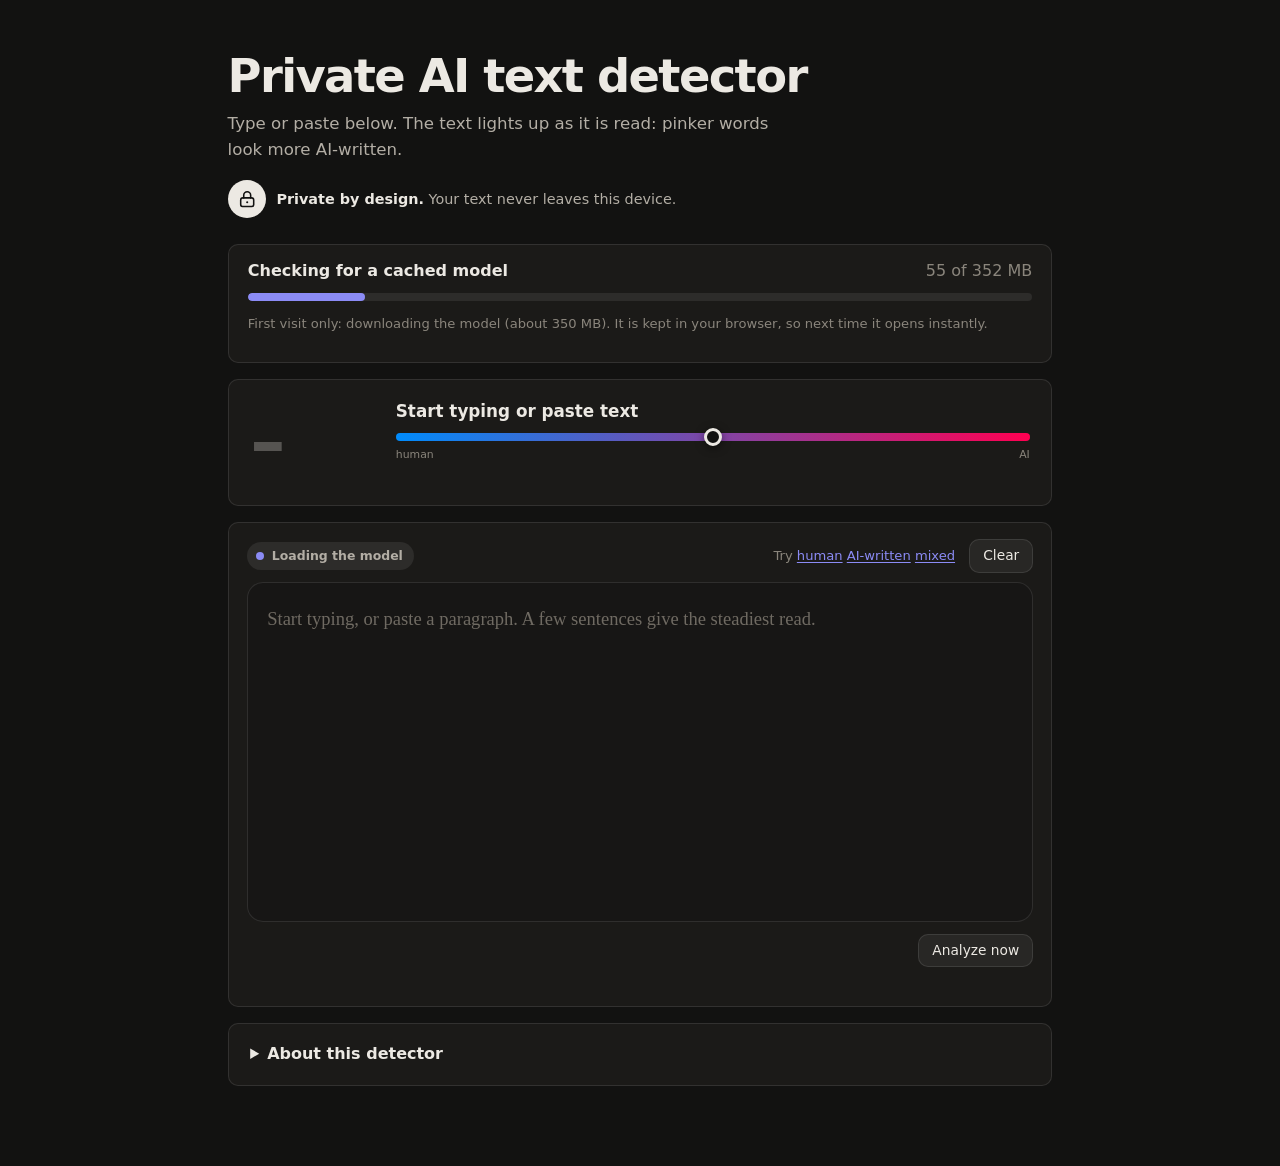
==== app/index.html @ 646ddd90 "app: lock favicon Co-Authored-By: Claude <noreply@anthropic.com>" ====
<!doctype html>
<html lang="en">
<head>
<meta charset="utf-8">
<meta name="viewport" content="width=device-width,initial-scale=1">
<title>Private AI text detector</title>
<meta name="description" content="Type or paste text and watch which words look AI-generated, live. The model runs in your browser; your text is never uploaded.">
<meta name="color-scheme" content="dark">
<meta name="theme-color" content="#121211">
<link rel="icon" href="favicon.svg" type="image/svg+xml">
<link rel="stylesheet" href="style.css">
<script src="coi-serviceworker.js"></script>
</head>
<body>
<main>
  <header>
    <h1>Private AI text detector</h1>
    <p class="lead">Type or paste below. The text lights up as it is read: pinker words look more AI-written.</p>
    <p class="privacy"><svg viewBox="0 0 24 24" width="22" height="22" fill="none" stroke="currentColor" stroke-width="1.7" stroke-linecap="round" stroke-linejoin="round" aria-hidden="true"><rect x="4.5" y="10.5" width="15" height="10" rx="2.5"/><path d="M8 10.5V7.5a4 4 0 0 1 8 0v3"/><circle cx="12" cy="15.5" r="1.2" fill="currentColor" stroke="none"/></svg><span><b>Private by design.</b> Your text never leaves this device.</span></p>
  </header>

  <section id="loader" class="loader" aria-live="polite">
    <div class="row"><strong id="loader-title">Starting</strong><span id="loader-detail" class="muted"></span></div>
    <div class="bar" role="progressbar" aria-valuemin="0" aria-valuemax="100" aria-valuenow="0"><i id="loader-fill"></i></div>
    <p id="loader-note" class="muted small">First visit only: downloading the model (about 350 MB). It is kept in your browser, so next time it opens instantly.</p>
  </section>

  <section class="score card idle" id="scorecard" aria-live="polite">
    <div class="num"><span id="score">&ndash;</span><small id="score-unit">%</small></div>
    <div class="side">
      <div class="verdict" id="verdict">Start typing or paste text</div>
      <div class="meter"><i id="meter-dot"></i></div>
      <div class="ends"><span>human</span><span>AI</span></div>
      <div class="map" id="map" aria-hidden="true"></div>
    </div>
  </section>

  <section class="card editor-card">
    <div class="editor-head">
      <span class="chip" id="status" data-state="loading"><i class="dot"></i><span id="status-text">Loading the model</span></span>
      <span class="grow"></span>
      <span id="count" class="muted small"></span>
      <span class="samples small muted">Try
        <button type="button" class="link" data-sample="human">human</button>
        <button type="button" class="link" data-sample="ai">AI-written</button>
        <button type="button" class="link" data-sample="mixed">mixed</button>
      </span>
      <button id="clear" type="button" class="ghost">Clear</button>
    </div>
    <div class="editor" id="editor">
      <div class="mirror" id="mirror" aria-hidden="true"></div>
      <textarea id="input" rows="8" spellcheck="false" autocomplete="off" aria-label="Text to analyze" placeholder="Start typing, or paste a paragraph. A few sentences give the steadiest read."></textarea>
    </div>
    <div class="legend small muted">
      <span class="grow"></span>
      <button id="analyze" type="button" class="ghost" title="Ctrl or Cmd + Enter">Analyze now</button>
    </div>
    <p id="msg" class="small" role="status"></p>
  </section>

  <details class="card about">
    <summary>About this detector</summary>
    <p>The model is voyage-4-nano (Apache-2.0) fine-tuned to give each token a probability of being AI-written and the whole text a score. It was trained only on data with licences that allow commercial use. The page runs it with <a href="https://onnxruntime.ai/">ONNX Runtime Web</a> (int8 weights, WebAssembly), so no server sees your text.</p>
    <ul>
      <li><b>Live reading.</b> The page re-reads the text a moment after you pause or finish a few words, and right away when you paste. Words still waiting for the model shimmer; a light sweeps across them as they are scored.</li>
      <li><b>Score.</b> The large number is the model's estimate that the text is AI-written. For text that mixes both, it tracks the share of AI text rather than giving a yes or no.</li>
      <li><b>Not for decisions about people.</b> Short passages, informal writing and text rewritten by paraphrasing tools are the least reliable, and detectors err in both directions. Do not use a score as evidence that someone cheated.</li>
      <li><b>Limits.</b> Texts over 30,000 characters are cut.</li>
    </ul>
    <p class="small muted"><span id="runinfo"></span> <button type="button" class="link" id="clear-cache">Remove the downloaded model from this browser</button></p>
  </details>
</main>
<div id="tip" class="tip" role="tooltip"></div>
<noscript><p class="card">This page needs JavaScript and WebAssembly.</p></noscript>
<script type="module" src="js/app.js"></script>
</body>
</html>
---- app/style.css ----
:root{
  --ink:#ece9e3; --soft:#b3aea5; --muted:#8a857c; --line:rgba(255,255,255,.10); --bg:#121211; --card:#1b1a18; --field:#171615; --fill:rgba(255,255,255,.08);
  --accent:#8b8bf5; color-scheme:dark; --accent-2:#ff0051; --good:#008bfb;
  --serif:"Iowan Old Style","Charter","Palatino Linotype",Georgia,serif;
  --sans:ui-sans-serif,"SF Pro Text",Inter,system-ui,-apple-system,"Segoe UI",Roboto,sans-serif;
}
*{box-sizing:border-box}
html{-webkit-text-size-adjust:100%}
body{margin:0;background:var(--bg);color:var(--ink);font:16px/1.55 var(--sans);-webkit-font-smoothing:antialiased;min-height:100vh}
main{max-width:860px;margin:0 auto;padding:3.2rem 1.1rem 4rem}
header{margin-bottom:1.6rem}
h1{margin:0 0 .6rem;font-size:clamp(1.9rem,4.6vw,2.9rem);line-height:1.08;letter-spacing:-.035em;font-weight:700}
.privacy{display:flex;align-items:center;gap:.65rem;margin:1.1rem 0 0;font-size:.9rem;color:var(--soft)}
.privacy svg{flex:none;width:2.4rem;height:2.4rem;padding:.55rem;border-radius:50%;background:var(--ink);color:var(--bg);stroke-width:1.8}
.privacy b{color:var(--ink)}
.lead{margin:0;color:var(--soft);max-width:52ch;font-size:1.04rem}
a{color:var(--accent)} .muted{color:var(--muted)} .small{font-size:.82rem} .grow{flex:1}
.card{background:var(--card);border:1px solid var(--line);border-radius:10px;padding:1.15rem 1.35rem;margin:0 0 1rem}
.row{display:flex;align-items:center;justify-content:space-between;gap:.8rem;flex-wrap:wrap}

/* model loading banner */
.loader{background:var(--card);border:1px solid var(--line);border-radius:10px;padding:.9rem 1.2rem;margin:0 0 1rem}
.loader .bar{height:8px;border-radius:99px;background:var(--fill);overflow:hidden;margin:.55rem 0 .35rem}
.loader .bar i{display:block;height:100%;width:0;border-radius:99px;background:var(--accent);transition:width .2s linear;position:relative;overflow:hidden}
.loader .bar i::after{content:"";position:absolute;inset:0;background:linear-gradient(90deg,transparent,rgba(255,255,255,.35),transparent);transform:translateX(-100%);animation:sheen 1.4s ease-in-out infinite}
.loader .bar.indet i{width:35%!important;animation:slide 1.1s ease-in-out infinite alternate}
@keyframes slide{from{margin-left:0}to{margin-left:65%}}
@keyframes sheen{to{transform:translateX(100%)}}
.loader.done{padding:.5rem 1.2rem;background:transparent;border-color:transparent;backdrop-filter:none}
.loader.done .bar,.loader.done #loader-note{display:none}
.loader.done strong{font-weight:500;color:var(--muted);font-size:.85rem}

/* score */
.score{display:flex;gap:1.6rem;align-items:center;flex-wrap:wrap}
.num{display:flex;align-items:baseline;gap:.15rem;min-width:7.5rem}
.num span{font-size:4.4rem;line-height:1;font-weight:760;letter-spacing:-.06em;font-variant-numeric:tabular-nums;color:var(--ink);transition:filter .3s}
.num small{font-size:1.4rem;font-weight:600;color:var(--muted)}
.score.idle .num span{filter:opacity(.28)} .score.idle .num small{opacity:0}
.side{flex:1;min-width:15rem}
.verdict{font-weight:650;font-size:1.05rem;margin-bottom:.55rem;transition:opacity .25s}
.meter{position:relative;height:8px;border-radius:99px;background:linear-gradient(90deg,#008bfb 0%,#ff0051 100%)}
.meter i{position:absolute;top:50%;left:50%;width:18px;height:18px;margin:-9px 0 0 -9px;border-radius:50%;background:var(--bg);border:3px solid var(--ink);box-shadow:0 2px 8px rgba(0,0,0,.5);transition:left .3s cubic-bezier(.2,.8,.2,1)}
.ends{display:flex;justify-content:space-between;font-size:.68rem;color:var(--muted);margin-top:.35rem}
.map{display:flex;gap:2px;height:12px;margin-top:.7rem}
.map b{flex:1;border-radius:3px;background:var(--fill);transform-origin:bottom;animation:rise .5s cubic-bezier(.2,.8,.2,1) both;animation-delay:calc(var(--k,0) * 8ms)}
@keyframes rise{from{transform:scaleY(.15);opacity:0}}

/* editor: the heat map is drawn behind the text you type */
.editor-card{padding:1rem 1.15rem 1rem}
.editor-head{display:flex;align-items:center;gap:.9rem;flex-wrap:wrap;margin-bottom:.6rem}
.chip{display:inline-flex;align-items:center;gap:.5rem;font-size:.78rem;font-weight:600;padding:.28rem .7rem .28rem .55rem;border-radius:99px;background:var(--fill);color:var(--soft)}
.chip .dot{width:8px;height:8px;border-radius:50%;background:#9a968f}
.chip[data-state=loading] .dot{background:var(--accent);animation:pulse 1.2s ease-in-out infinite}
.chip[data-state=busy]{background:rgba(139,139,245,.16);color:#c3c3ff} .chip[data-state=busy] .dot{background:var(--accent);animation:pulse .9s ease-in-out infinite}
.chip[data-state=ready] .dot{background:var(--good)} .chip[data-state=error]{background:rgba(255,0,81,.16);color:#ff7a9e} .chip[data-state=error] .dot{background:var(--accent-2)}
@keyframes pulse{0%,100%{box-shadow:0 0 0 0 rgba(139,139,245,.5)}50%{box-shadow:0 0 0 6px rgba(139,139,245,0)}}
.editor{position:relative;border-radius:16px;background:var(--field);border:1px solid var(--line);transition:border-color .2s,box-shadow .2s}
.editor:focus-within{border-color:rgba(139,139,245,.55);box-shadow:0 0 0 4px rgba(139,139,245,.14)}
.mirror,.editor textarea{margin:0;padding:1.05rem 1.2rem;font:1.16rem/2.05 var(--serif);letter-spacing:0;white-space:pre-wrap;overflow-wrap:break-word;word-break:normal;tab-size:4;border:0;width:100%}
.mirror{position:absolute;inset:0;color:transparent;overflow:hidden;border-radius:16px}
.editor textarea{position:relative;display:block;min-height:15rem;resize:none;overflow:hidden;background:transparent;color:var(--ink);caret-color:var(--accent);outline:none}
.editor textarea::placeholder{color:#6f6a62}
.editor textarea::selection{background:rgba(139,139,245,.35)}
/* word chips: no padding or margin, so the layer wraps exactly like the textarea; the halo is a box-shadow */
.w{border-radius:.34em;background-color:var(--c,transparent);box-shadow:0 0 0 .1em var(--c,transparent);-webkit-box-decoration-break:clone;box-decoration-break:clone}
.w.pend{background:linear-gradient(100deg,rgba(139,139,245,.07) 0%,rgba(139,139,245,.26) 45%,rgba(139,139,245,.07) 90%);background-size:260% 100%;box-shadow:0 0 0 .1em rgba(139,139,245,.07);animation:shimmer 1.15s linear infinite;animation-delay:calc(var(--i,0) * -70ms)}
@keyframes shimmer{from{background-position:130% 0}to{background-position:-130% 0}}
/* the sweep: words are scored left to right; a bright front travels with the reveal */
.w.rv{animation:reveal .35s cubic-bezier(.2,.75,.2,1) both;animation-delay:var(--d,0ms)}
@keyframes reveal{
  0%{background-color:rgba(139,139,245,0);box-shadow:0 0 0 .1em rgba(139,139,245,0);filter:none}
  30%{background-color:rgba(138,138,242,.55);box-shadow:0 0 0 .1em rgba(138,138,242,.55),0 0 22px 4px rgba(139,139,245,.5);filter:brightness(1.08)}
  100%{background-color:var(--c);box-shadow:0 0 0 .1em var(--c);filter:none}}
.legend{display:flex;align-items:center;gap:.55rem;margin-top:.7rem;flex-wrap:wrap}
.sep{opacity:.5}
#msg{margin:.5rem 0 0;min-height:1.1em;color:#ff9a6c}
button{font:inherit;font-size:.86rem;cursor:pointer;color:var(--ink)}
button.ghost{border:1px solid var(--line);background:rgba(255,255,255,.06);border-radius:10px;padding:.32rem .8rem;transition:background .15s,transform .1s}
button.ghost:hover{background:rgba(255,255,255,.12)} button.ghost:active{transform:scale(.97)}
button.link{border:0;background:none;padding:0;color:var(--accent);text-decoration:underline;text-underline-offset:2px;font-size:inherit}
.tip{position:fixed;z-index:20;pointer-events:none;background:#2a2927;border:1px solid var(--line);color:var(--ink);font:600 .74rem/1 var(--sans);padding:.38rem .55rem;border-radius:8px;opacity:0;transform:translate(-50%,-130%);transition:opacity .12s;box-shadow:0 6px 18px rgba(0,0,0,.5);white-space:nowrap}
.tip.on{opacity:1}
details.about summary{cursor:pointer;font-weight:650}
details.about p,details.about li{color:var(--soft);font-size:.92rem}
@media (max-width:560px){.num span{font-size:3.4rem}.mirror,.editor textarea{font-size:1.05rem;padding:.85rem .95rem}.card{padding:1rem}}
@media (prefers-reduced-motion:reduce){*{animation-duration:.01ms!important;animation-iteration-count:1!important;transition-duration:.01ms!important}}
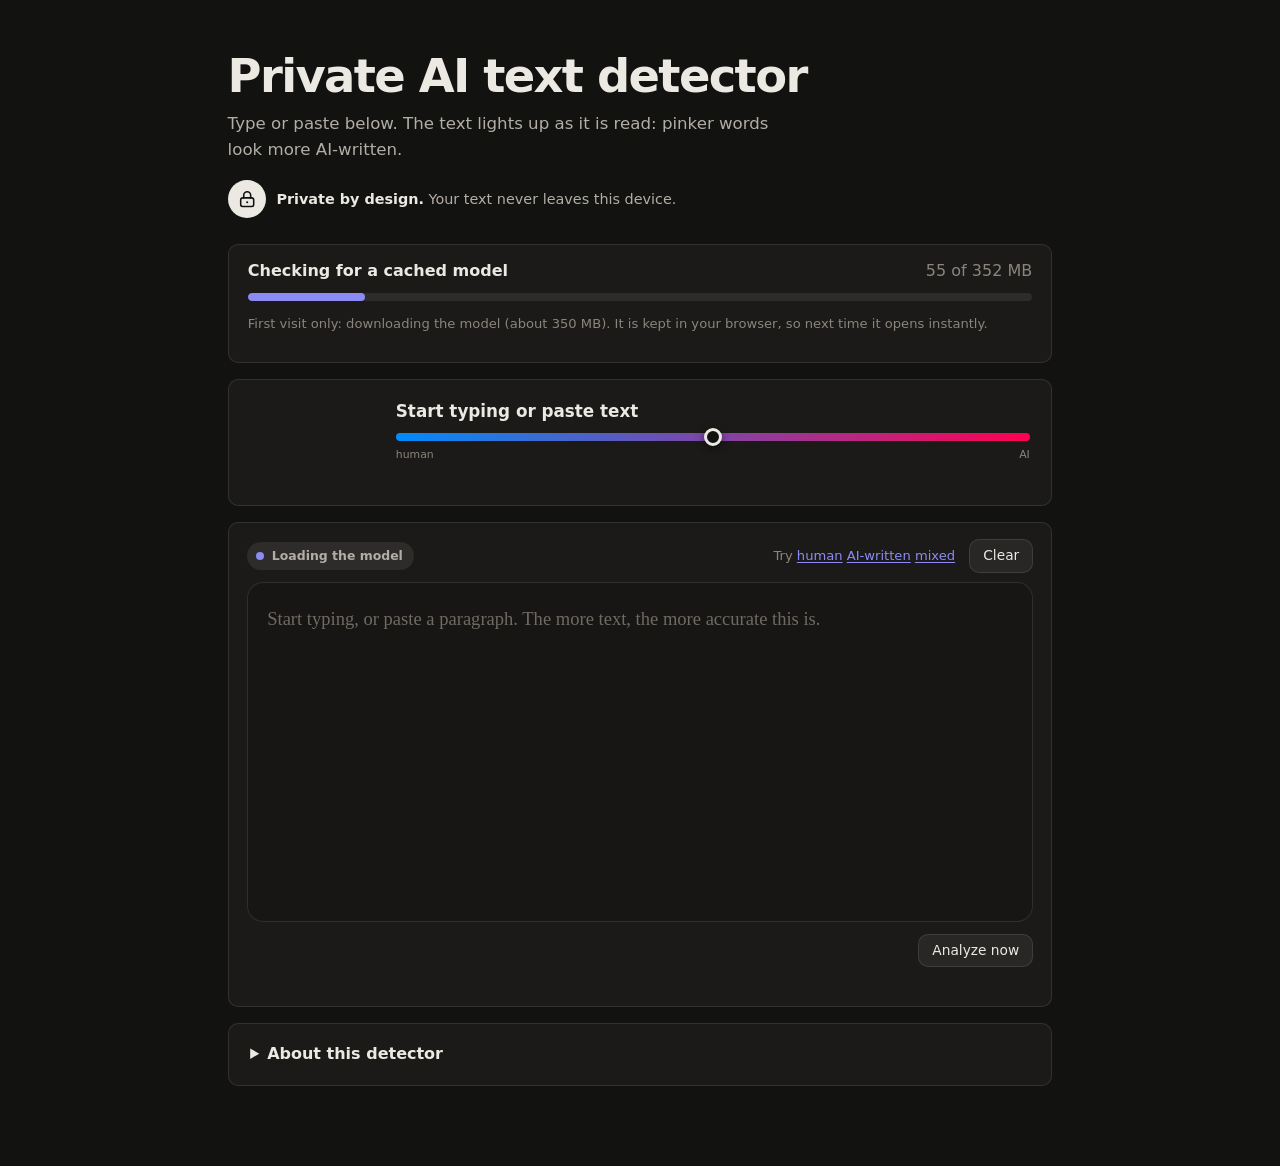
==== commit f4e2302b: "app: update placeholder wording Co-Authored-By: Claude <noreply@anthropic.com>" ====
--- a/app/index.html
+++ b/app/index.html
@@ -49,7 +49,7 @@
     </div>
     <div class="editor" id="editor">
       <div class="mirror" id="mirror" aria-hidden="true"></div>
-      <textarea id="input" rows="8" spellcheck="false" autocomplete="off" aria-label="Text to analyze" placeholder="Start typing, or paste a paragraph. A few sentences give the steadiest read."></textarea>
+      <textarea id="input" rows="8" spellcheck="false" autocomplete="off" aria-label="Text to analyze" placeholder="Start typing, or paste a paragraph. The more text, the more accurate this is."></textarea>
     </div>
     <div class="legend small muted">
       <span class="grow"></span>
--- a/app/style.css
+++ b/app/style.css
@@ -33,9 +33,9 @@
 /* score */
 .score{display:flex;gap:1.6rem;align-items:center;flex-wrap:wrap}
 .num{display:flex;align-items:baseline;gap:.15rem;min-width:7.5rem}
-.num span{font-size:4.4rem;line-height:1;font-weight:760;letter-spacing:-.06em;font-variant-numeric:tabular-nums;color:var(--ink);transition:filter .3s}
+.num span{font-size:4.4rem;line-height:1;font-weight:760;letter-spacing:-.06em;font-variant-numeric:tabular-nums;color:var(--ink);transition:opacity .3s}
 .num small{font-size:1.4rem;font-weight:600;color:var(--muted)}
-.score.idle .num span{filter:opacity(.28)} .score.idle .num small{opacity:0}
+.score.idle .num span{opacity:0} .score.idle .num small{opacity:0}
 .side{flex:1;min-width:15rem}
 .verdict{font-weight:650;font-size:1.05rem;margin-bottom:.55rem;transition:opacity .25s}
 .meter{position:relative;height:8px;border-radius:99px;background:linear-gradient(90deg,#008bfb 0%,#ff0051 100%)}
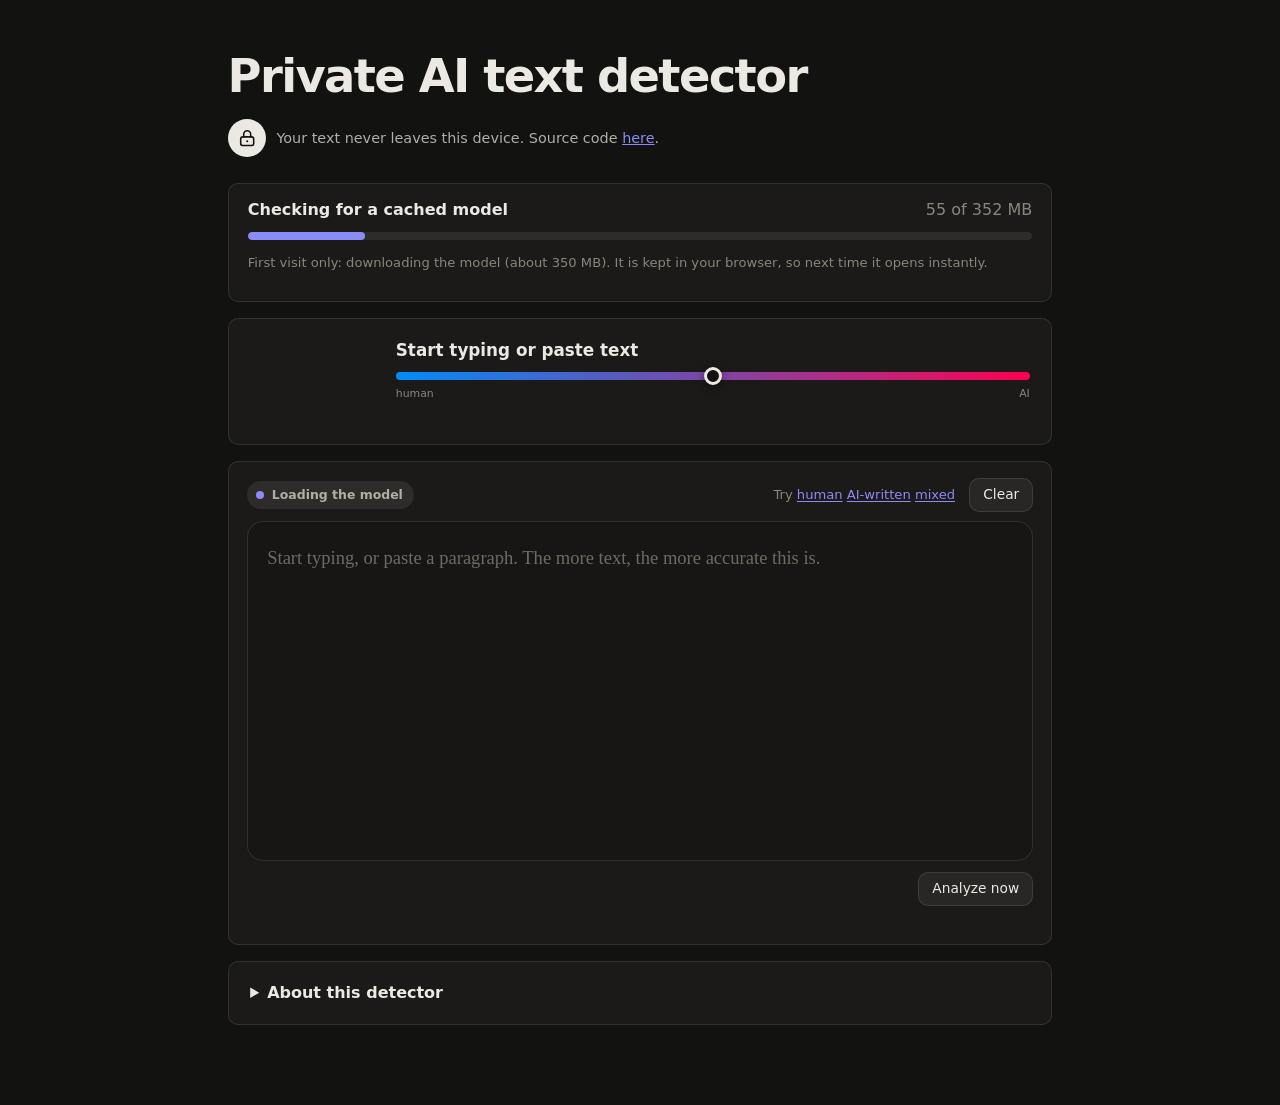
==== commit 9944fe00: "app: drop intro sentence, privacy line with source link Co-Authored-By: Claude <noreply@anthropic.co" ====
--- a/app/index.html
+++ b/app/index.html
@@ -15,8 +15,7 @@
 <main>
   <header>
     <h1>Private AI text detector</h1>
-    <p class="lead">Type or paste below. The text lights up as it is read: pinker words look more AI-written.</p>
-    <p class="privacy"><svg viewBox="0 0 24 24" width="22" height="22" fill="none" stroke="currentColor" stroke-width="1.7" stroke-linecap="round" stroke-linejoin="round" aria-hidden="true"><rect x="4.5" y="10.5" width="15" height="10" rx="2.5"/><path d="M8 10.5V7.5a4 4 0 0 1 8 0v3"/><circle cx="12" cy="15.5" r="1.2" fill="currentColor" stroke="none"/></svg><span><b>Private by design.</b> Your text never leaves this device.</span></p>
+    <p class="privacy"><svg viewBox="0 0 24 24" width="22" height="22" fill="none" stroke="currentColor" stroke-width="1.7" stroke-linecap="round" stroke-linejoin="round" aria-hidden="true"><rect x="4.5" y="10.5" width="15" height="10" rx="2.5"/><path d="M8 10.5V7.5a4 4 0 0 1 8 0v3"/><circle cx="12" cy="15.5" r="1.2" fill="currentColor" stroke="none"/></svg><span>Your text never leaves this device. Source code <a href="https://github.com/csinva/ai-text-detector/tree/main/app" target="_blank" rel="noopener">here</a>.</span></p>
   </header>
 
   <section id="loader" class="loader" aria-live="polite">
--- a/app/style.css
+++ b/app/style.css
@@ -12,8 +12,6 @@
 h1{margin:0 0 .6rem;font-size:clamp(1.9rem,4.6vw,2.9rem);line-height:1.08;letter-spacing:-.035em;font-weight:700}
 .privacy{display:flex;align-items:center;gap:.65rem;margin:1.1rem 0 0;font-size:.9rem;color:var(--soft)}
 .privacy svg{flex:none;width:2.4rem;height:2.4rem;padding:.55rem;border-radius:50%;background:var(--ink);color:var(--bg);stroke-width:1.8}
-.privacy b{color:var(--ink)}
-.lead{margin:0;color:var(--soft);max-width:52ch;font-size:1.04rem}
 a{color:var(--accent)} .muted{color:var(--muted)} .small{font-size:.82rem} .grow{flex:1}
 .card{background:var(--card);border:1px solid var(--line);border-radius:10px;padding:1.15rem 1.35rem;margin:0 0 1rem}
 .row{display:flex;align-items:center;justify-content:space-between;gap:.8rem;flex-wrap:wrap}
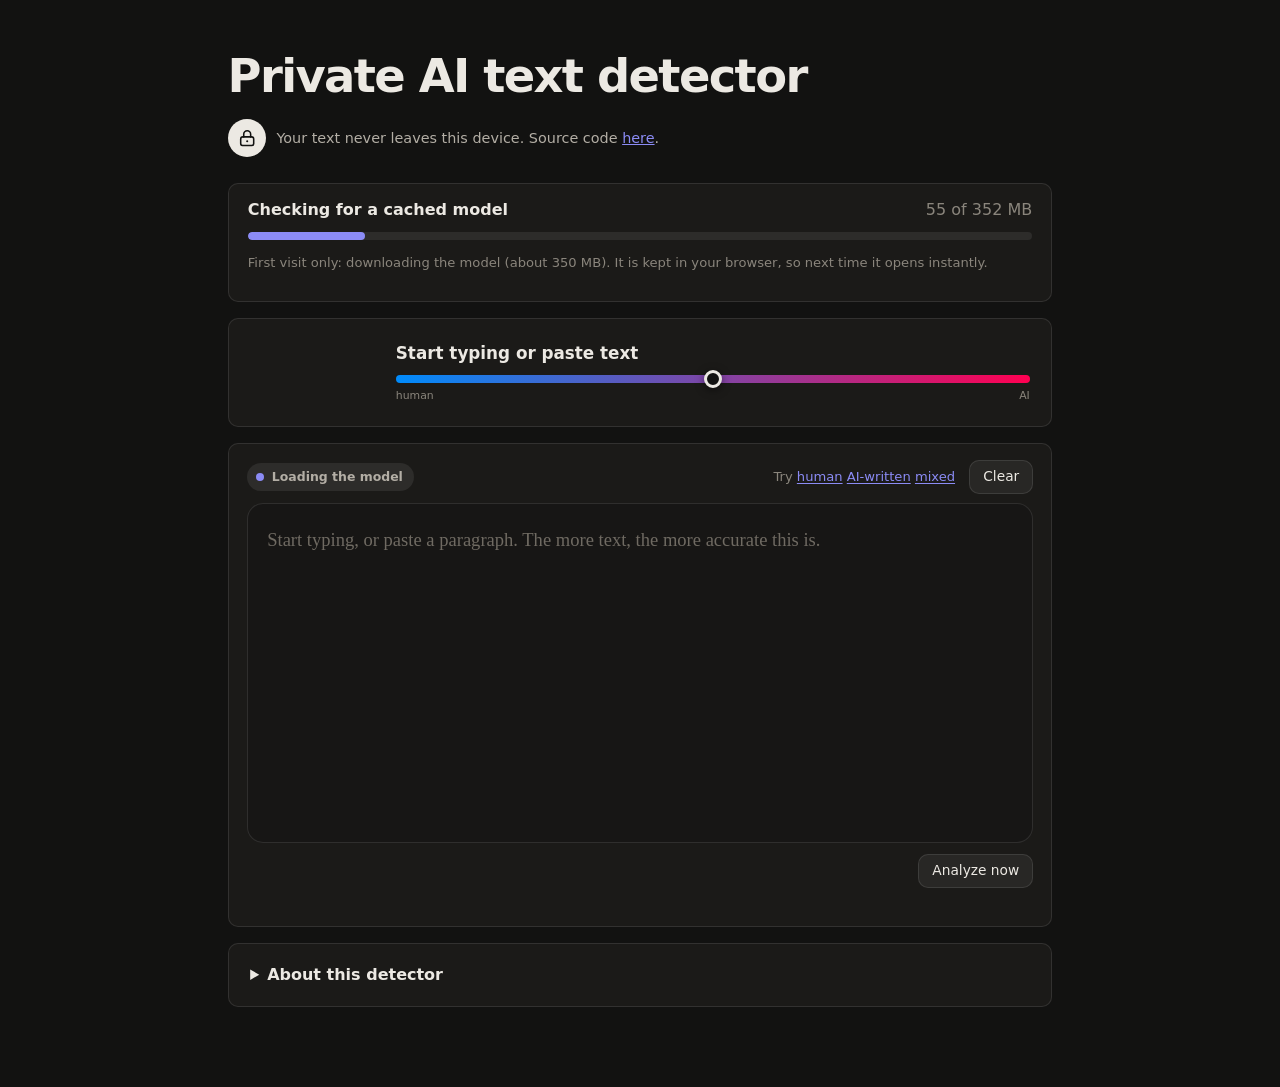
==== commit 0ecf1b93: "app: remove the minimap under the score meter Co-Authored-By: Claude <noreply@anthropic.com>" ====
--- a/app/index.html
+++ b/app/index.html
@@ -30,7 +30,6 @@
       <div class="verdict" id="verdict">Start typing or paste text</div>
       <div class="meter"><i id="meter-dot"></i></div>
       <div class="ends"><span>human</span><span>AI</span></div>
-      <div class="map" id="map" aria-hidden="true"></div>
     </div>
   </section>
 
@@ -66,7 +65,7 @@
       <li><b>Not for decisions about people.</b> Short passages, informal writing and text rewritten by paraphrasing tools are the least reliable, and detectors err in both directions. Do not use a score as evidence that someone cheated.</li>
       <li><b>Limits.</b> Texts over 30,000 characters are cut.</li>
     </ul>
-    <p class="small muted"><span id="runinfo"></span> <button type="button" class="link" id="clear-cache">Remove the downloaded model from this browser</button></p>
+    <p class="small muted"><span id="runinfo"></span></p>
   </details>
 </main>
 <div id="tip" class="tip" role="tooltip"></div>
--- a/app/style.css
+++ b/app/style.css
@@ -27,6 +27,7 @@
 .loader.done{padding:.5rem 1.2rem;background:transparent;border-color:transparent;backdrop-filter:none}
 .loader.done .bar,.loader.done #loader-note{display:none}
 .loader.done strong{font-weight:500;color:var(--muted);font-size:.85rem}
+.loader.done strong::before{content:"\2713";color:var(--good);font-weight:700;margin-right:.45rem}
 
 /* score */
 .score{display:flex;gap:1.6rem;align-items:center;flex-wrap:wrap}
@@ -39,9 +40,6 @@
 .meter{position:relative;height:8px;border-radius:99px;background:linear-gradient(90deg,#008bfb 0%,#ff0051 100%)}
 .meter i{position:absolute;top:50%;left:50%;width:18px;height:18px;margin:-9px 0 0 -9px;border-radius:50%;background:var(--bg);border:3px solid var(--ink);box-shadow:0 2px 8px rgba(0,0,0,.5);transition:left .3s cubic-bezier(.2,.8,.2,1)}
 .ends{display:flex;justify-content:space-between;font-size:.68rem;color:var(--muted);margin-top:.35rem}
-.map{display:flex;gap:2px;height:12px;margin-top:.7rem}
-.map b{flex:1;border-radius:3px;background:var(--fill);transform-origin:bottom;animation:rise .5s cubic-bezier(.2,.8,.2,1) both;animation-delay:calc(var(--k,0) * 8ms)}
-@keyframes rise{from{transform:scaleY(.15);opacity:0}}
 
 /* editor: the heat map is drawn behind the text you type */
 .editor-card{padding:1rem 1.15rem 1rem}
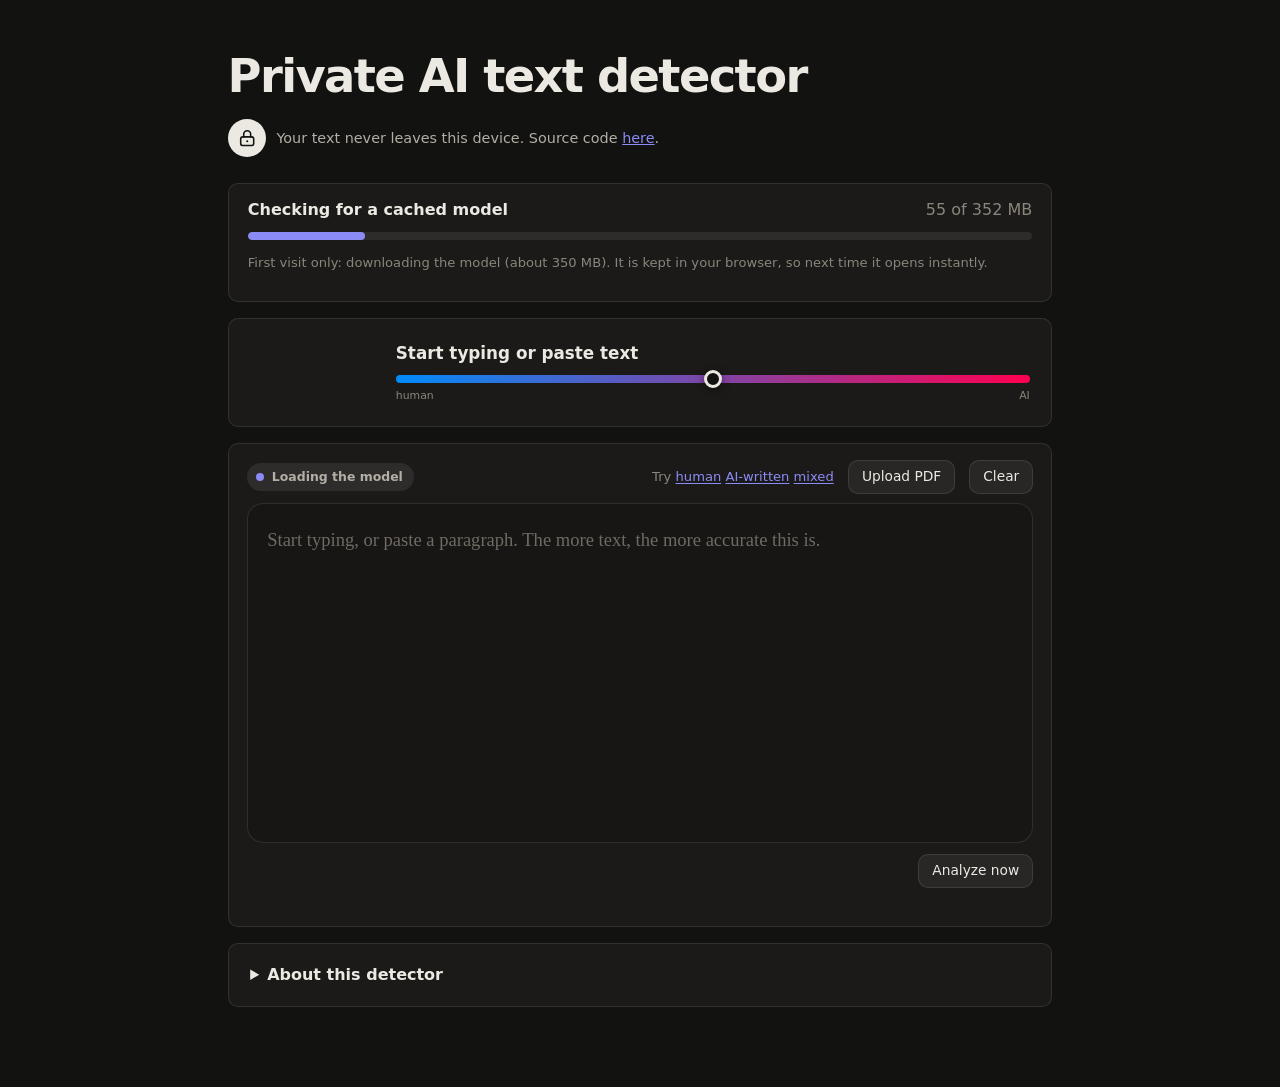
==== commit 45e1d96d: "app: upload or drop a PDF; text extracted in the browser with bundled PDF.js Co-Authored-By: Claude " ====
--- a/app/index.html
+++ b/app/index.html
@@ -43,6 +43,8 @@
         <button type="button" class="link" data-sample="ai">AI-written</button>
         <button type="button" class="link" data-sample="mixed">mixed</button>
       </span>
+      <button id="pdf-btn" type="button" class="ghost">Upload PDF</button>
+      <input id="pdf-input" type="file" accept="application/pdf,.pdf" hidden>
       <button id="clear" type="button" class="ghost">Clear</button>
     </div>
     <div class="editor" id="editor">
--- a/app/style.css
+++ b/app/style.css
@@ -80,3 +80,5 @@
 details.about p,details.about li{color:var(--soft);font-size:.92rem}
 @media (max-width:560px){.num span{font-size:3.4rem}.mirror,.editor textarea{font-size:1.05rem;padding:.85rem .95rem}.card{padding:1rem}}
 @media (prefers-reduced-motion:reduce){*{animation-duration:.01ms!important;animation-iteration-count:1!important;transition-duration:.01ms!important}}
+
+.editor.drop{border-color:var(--accent);box-shadow:0 0 0 4px rgba(139,139,245,.18)}
